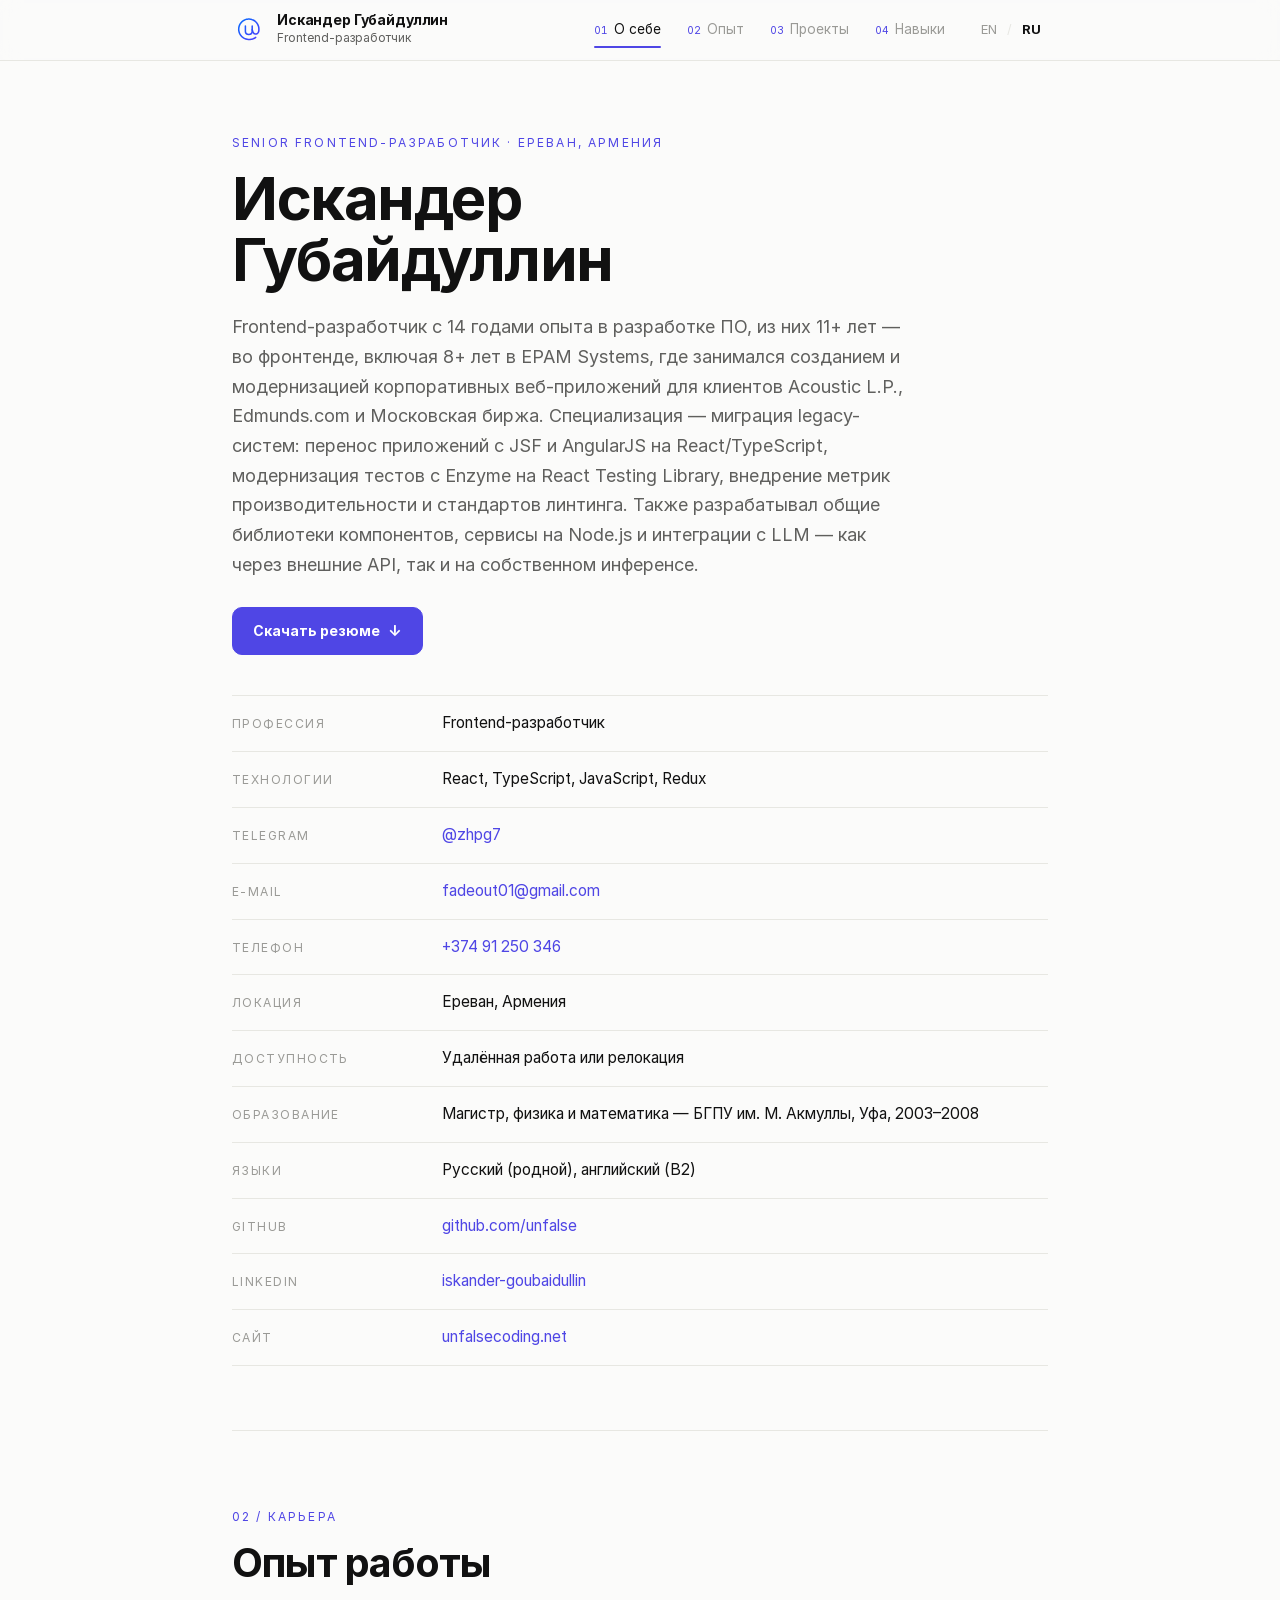
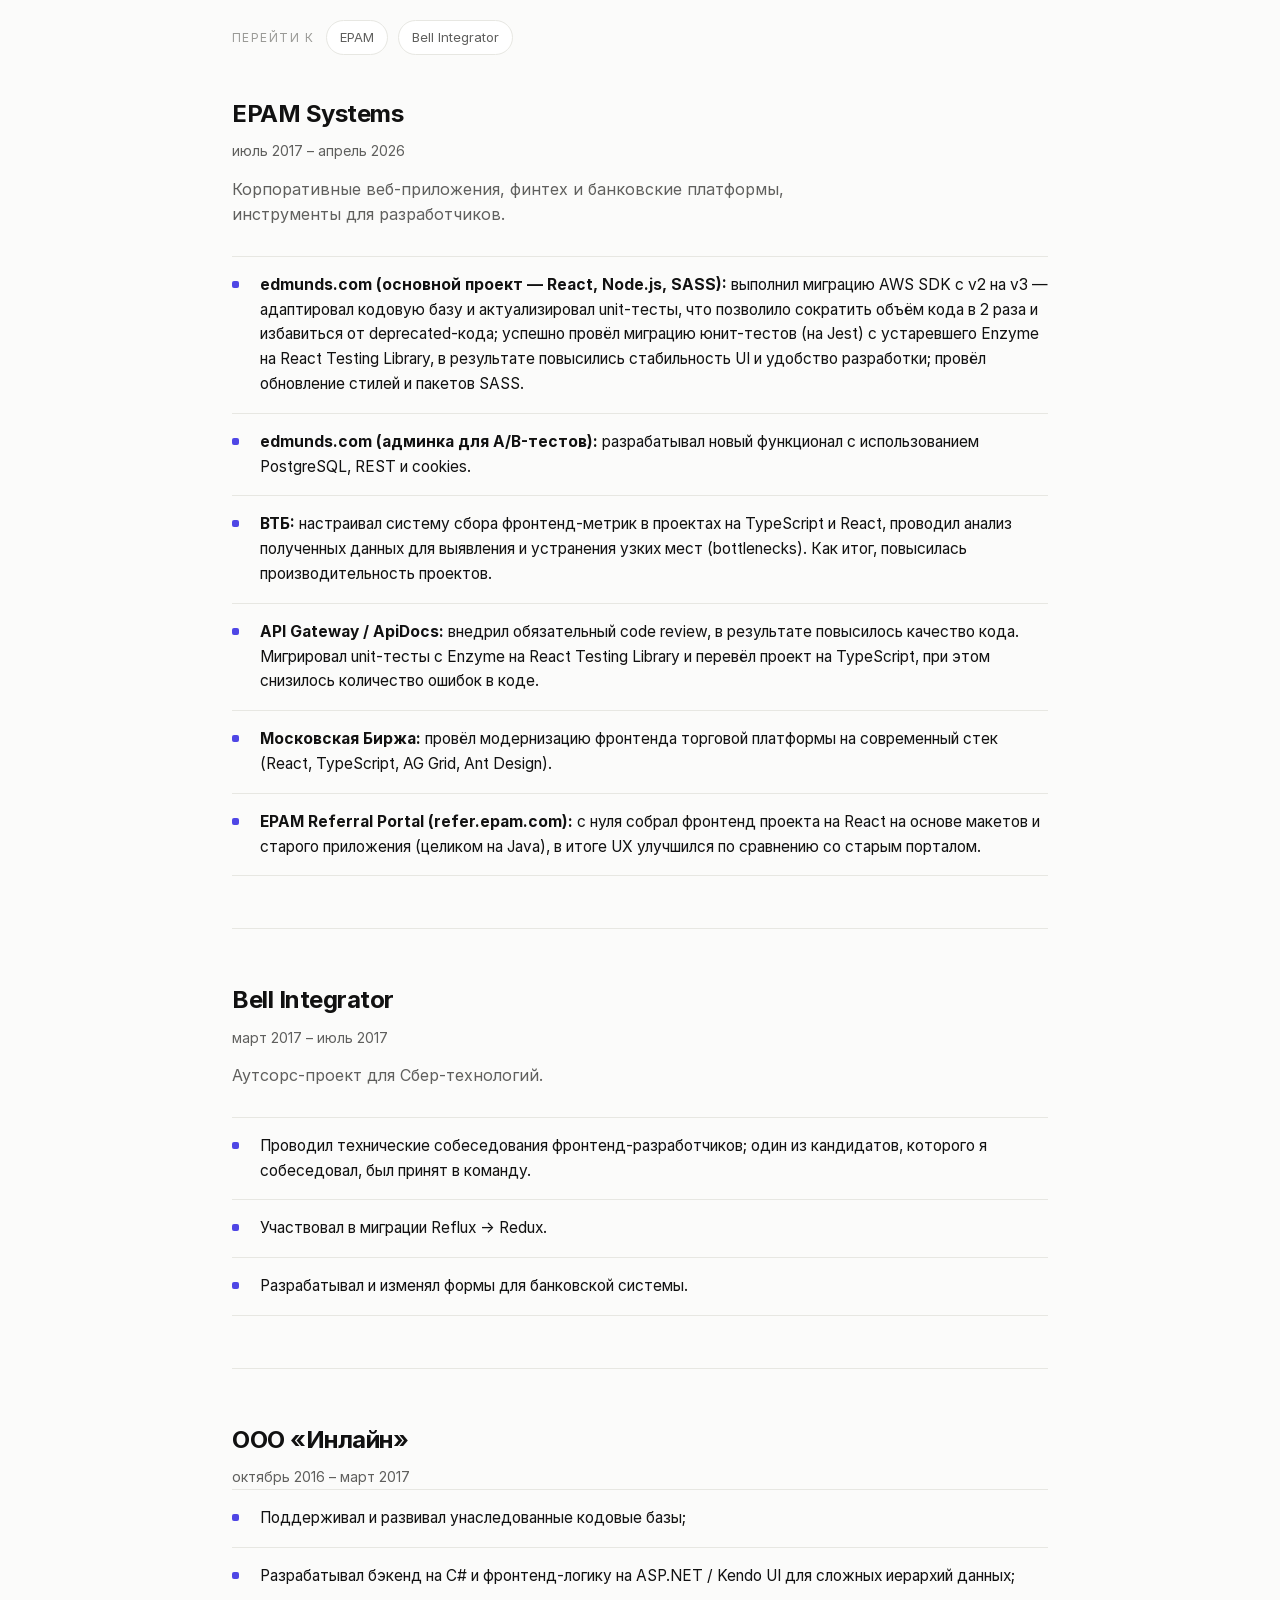
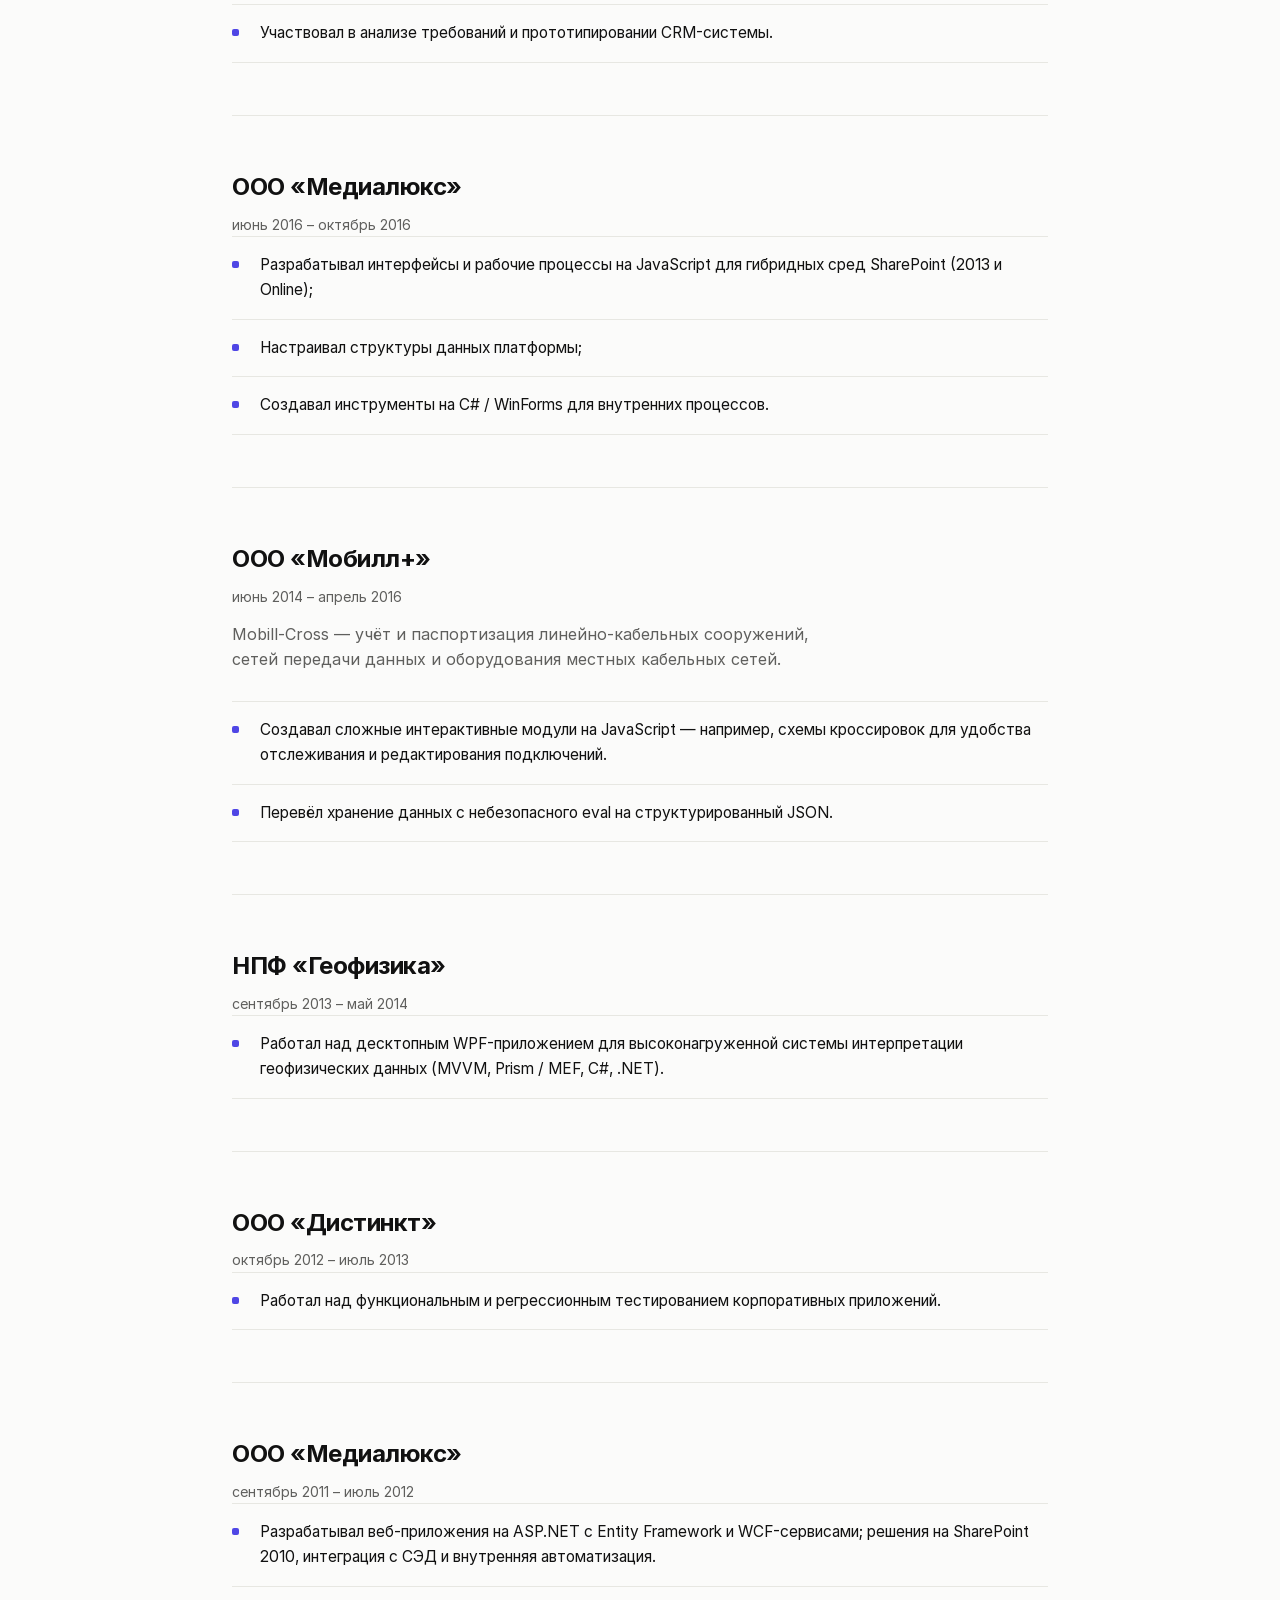
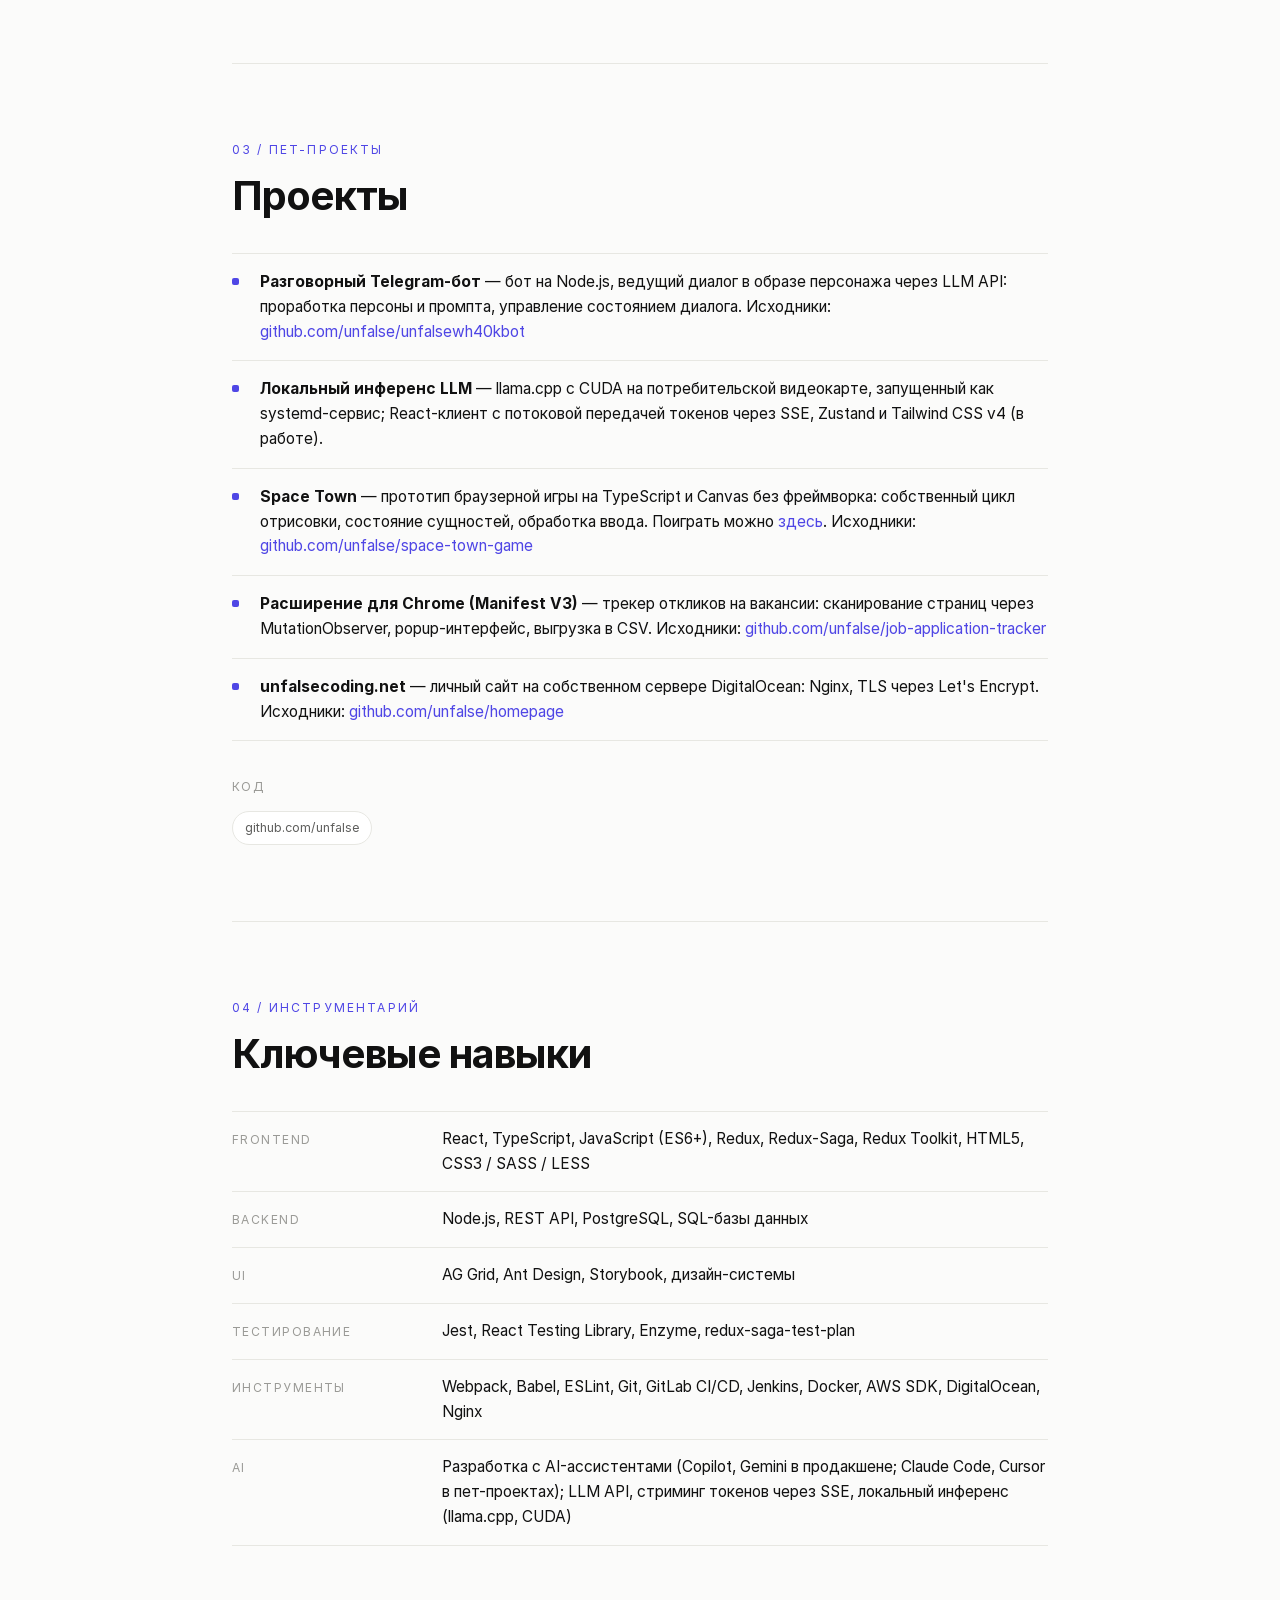
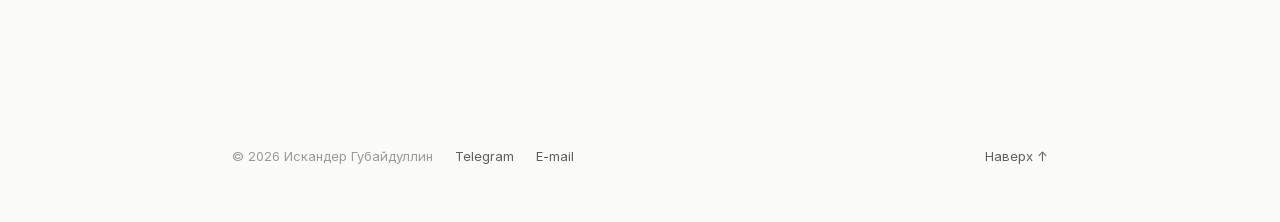
==== ru.html @ cf9ab706 "added a russian version, added auto-detection of language" ====
<!DOCTYPE html>
<html lang="ru">
<head>
    <meta charset="UTF-8">
    <!-- Language: honor an explicit saved choice (browser auto-detect only runs on the EN root) -->
    <script>
        (function () {
            try {
                if (localStorage.getItem('site-lang') === 'en') location.replace('index.html' + location.hash);
            } catch (e) {}
        })();
    </script>
    <!-- Google tag (gtag.js) -->
    <script async src="https://www.googletagmanager.com/gtag/js?id=G-NBD1GTHV6H"></script>
    <script>
        window.dataLayer = window.dataLayer || [];
        function gtag(){dataLayer.push(arguments);}
        gtag('js', new Date());

        gtag('config', 'G-NBD1GTHV6H');
    </script>
    <meta name="viewport" content="width=device-width, initial-scale=1.0">
    <title>Искандер Губайдуллин — Frontend-разработчик</title>
    <link rel="stylesheet" href="styles.css">
    <link rel="icon" href="assets/logo.svg" type="image/svg+xml">
    <link rel="preload" href="assets/Inter-Regular.woff2" as="font" type="font/woff2" crossorigin>
    <link rel="preload" href="assets/Inter-Bold.woff2" as="font" type="font/woff2" crossorigin>
</head>
<body>
    <header class="topbar">
        <div class="topbar-inner">
            <a class="brand" href="#top">
                <img class="brand-mark" src="assets/logo.svg" alt="" width="34" height="34">
                <span>
                    <span class="brand-name">Искандер Губайдуллин</span>
                    <span class="brand-role">Frontend-разработчик</span>
                </span>
            </a>
            <div class="topbar-nav">
                <nav class="nav">
                    <a href="#summary"><span class="num">01</span>О себе</a>
                    <a href="#experience"><span class="num">02</span>Опыт</a>
                    <a href="#projects"><span class="num">03</span>Проекты</a>
                    <a href="#coreskills"><span class="num">04</span>Навыки</a>
                </nav>
                <div class="lang">
                    <a href="index.html" title="Read in English" aria-label="Read in English">EN</a>
                    <span class="sep">/</span>
                    <a class="is-active" href="ru.html" aria-current="true" title="Читать по-русски" aria-label="Читать по-русски">RU</a>
                </div>
            </div>
        </div>
    </header>

    <div class="wrap" id="top">
        <!-- 01 · О себе -->
        <section class="section hero" id="summary">
            <div class="section-head">
                <p class="eyebrow">Senior Frontend-разработчик · Ереван, Армения</p>
                <h1 class="section-title">Искандер<br>Губайдуллин</h1>
                <p class="page-lead">
Frontend-разработчик с 14 годами опыта в разработке ПО, из них 11+ лет — во фронтенде, включая 8+ лет в EPAM
Systems, где занимался созданием и модернизацией корпоративных веб-приложений для клиентов Acoustic L.P.,
Edmunds.com и Московская биржа.
Специализация — миграция legacy-систем: перенос приложений с JSF и AngularJS на React/TypeScript, модернизация
тестов с Enzyme на React Testing Library, внедрение метрик производительности и стандартов линтинга. Также
разрабатывал общие библиотеки компонентов, сервисы на Node.js и интеграции с LLM — как через внешние API,
так и на собственном инференсе.
                </p>
                <p class="hero-actions">
                    <a class="btn-download" href="Iskander_Gubaidullin_CV_RU.pdf" download>
                        Скачать резюме <span aria-hidden="true">↓</span>
                    </a>
                </p>
            </div>

            <dl class="specs">
                <div class="spec">
                    <dt>Профессия</dt>
                    <dd>Frontend-разработчик</dd>
                </div>
                <div class="spec">
                    <dt>Технологии</dt>
                    <dd>React, TypeScript, JavaScript, Redux</dd>
                </div>
                <div class="spec">
                    <dt>Telegram</dt>
                    <dd><a href="https://t.me/zhpg7" target="_blank" rel="noopener">@zhpg7</a></dd>
                </div>
                <div class="spec">
                    <dt>E-mail</dt>
                    <dd><a href="mailto:fadeout01@gmail.com">fadeout01@gmail.com</a></dd>
                </div>
                <div class="spec">
                    <dt>Телефон</dt>
                    <dd><a href="tel:+374 91 250 346">+374 91 250 346</a></dd>
                </div>
                <div class="spec">
                    <dt>Локация</dt>
                    <dd>Ереван, Армения</dd>
                </div>
                <div class="spec">
                    <dt>Доступность</dt>
                    <dd>Удалённая работа или релокация</dd>
                </div>
                <div class="spec">
                    <dt>Образование</dt>
                    <dd>Магистр, физика и математика — БГПУ им. М. Акмуллы, Уфа, 2003–2008</dd>
                </div>
                <div class="spec">
                    <dt>Языки</dt>
                    <dd>Русский (родной), английский (B2)</dd>
                </div>
                <div class="spec">
                    <dt>Github</dt>
                    <dd><a href="https://github.com/unfalse" target="_blank" rel="noopener">github.com/unfalse</a></dd>
                </div>
                <div class="spec">
                    <dt>LinkedIn</dt>
                    <dd><a href="https://linkedin.com/in/iskander-goubaidullin-4314a941b" target="_blank" rel="noopener">iskander-goubaidullin</a></dd>
                </div>
                <div class="spec">
                    <dt>Сайт</dt>
                    <dd><a href="https://unfalsecoding.net" target="_blank" rel="noopener">unfalsecoding.net</a></dd>
                </div>
            </dl>
        </section>

        <!-- 02 · Опыт работы -->
        <section class="section" id="experience">
            <div class="section-head">
                <p class="eyebrow">02 / Карьера</p>
                <h2 class="section-title">Опыт работы</h2>
            </div>

            <div class="exp-jump">
                <span class="exp-jump-label">Перейти к</span>
                <a href="#exp-epam">EPAM</a>
                <a href="#exp-bell">Bell Integrator</a>
            </div>

            <article class="role" id="exp-epam">
                <h3 class="role-title">EPAM Systems</h3>
                <p class="role-sub">июль 2017 – апрель 2026</p>
                <p class="role-lead">Корпоративные веб-приложения, финтех и банковские платформы, инструменты для разработчиков.</p>
                <ul class="work">
                    <li><strong>edmunds.com (основной проект — React, Node.js, SASS):</strong> выполнил миграцию AWS SDK с v2 на v3 — адаптировал кодовую базу и актуализировал unit-тесты, что позволило сократить объём кода в 2 раза и избавиться от deprecated-кода; успешно провёл миграцию юнит-тестов (на Jest) с устаревшего Enzyme на React Testing Library, в результате повысились стабильность UI и удобство разработки; провёл обновление стилей и пакетов SASS.</li>
                    <li><strong>edmunds.com (админка для A/B-тестов):</strong> разрабатывал новый функционал с использованием PostgreSQL, REST и cookies.</li>
                    <li><strong>ВТБ:</strong> настраивал систему сбора фронтенд-метрик в проектах на TypeScript и React, проводил анализ полученных данных для выявления и устранения узких мест (bottlenecks). Как итог, повысилась производительность проектов.</li>
                    <li><strong>API Gateway / ApiDocs:</strong> внедрил обязательный code review, в результате повысилось качество кода. Мигрировал unit-тесты с Enzyme на React Testing Library и перевёл проект на TypeScript, при этом снизилось количество ошибок в коде.</li>
                    <li><strong>Московская Биржа:</strong> провёл модернизацию фронтенда торговой платформы на современный стек (React, TypeScript, AG Grid, Ant Design).</li>
                    <li><strong>EPAM Referral Portal (refer.epam.com):</strong> с нуля собрал фронтенд проекта на React на основе макетов и старого приложения (целиком на Java), в итоге UX улучшился по сравнению со старым порталом.</li>
                </ul>
            </article>

            <article class="role" id="exp-bell">
                <h3 class="role-title">Bell Integrator</h3>
                <p class="role-sub">март 2017 – июль 2017</p>
                <p class="role-lead">Аутсорс-проект для Сбер-технологий.</p>
                <ul class="work">
                    <li>Проводил технические собеседования фронтенд-разработчиков; один из кандидатов, которого я собеседовал, был принят в команду.</li>
                    <li>Участвовал в миграции Reflux → Redux.</li>
                    <li>Разрабатывал и изменял формы для банковской системы.</li>
                </ul>
            </article>

            <article class="role" id="exp-inline">
                <h3 class="role-title">ООО «Инлайн»</h3>
                <p class="role-sub">октябрь 2016 – март 2017</p>
                <ul class="work">
                    <li>Поддерживал и развивал унаследованные кодовые базы;</li>
                    <li>Разрабатывал бэкенд на C# и фронтенд-логику на ASP.NET / Kendo UI для сложных иерархий данных;</li>
                    <li>Участвовал в анализе требований и прототипировании CRM-системы.</li>
                </ul>
            </article>

            <article class="role" id="exp-medialux-2016">
                <h3 class="role-title">ООО «Медиалюкс»</h3>
                <p class="role-sub">июнь 2016 – октябрь 2016</p>
                <ul class="work">
                    <li>Разрабатывал интерфейсы и рабочие процессы на JavaScript для гибридных сред SharePoint (2013 и Online);</li>
                    <li>Настраивал структуры данных платформы;</li>
                    <li>Создавал инструменты на C# / WinForms для внутренних процессов.</li>
                </ul>
            </article>

            <article class="role" id="exp-mobill">
                <h3 class="role-title">ООО «Мобилл+»</h3>
                <p class="role-sub">июнь 2014 – апрель 2016</p>
                <p class="role-lead">Mobill-Cross — учёт и паспортизация линейно-кабельных сооружений, сетей передачи данных и оборудования местных кабельных сетей.</p>
                <ul class="work">
                    <li>Создавал сложные интерактивные модули на JavaScript — например, схемы кроссировок для удобства отслеживания и редактирования подключений.</li>
                    <li>Перевёл хранение данных с небезопасного eval на структурированный JSON.</li>
                </ul>
            </article>

            <article class="role" id="exp-geofizika">
                <h3 class="role-title">НПФ «Геофизика»</h3>
                <p class="role-sub">сентябрь 2013 – май 2014</p>
                <ul class="work">
                    <li>Работал над десктопным WPF-приложением для высоконагруженной системы интерпретации геофизических данных (MVVM, Prism / MEF, C#, .NET).</li>
                </ul>
            </article>

            <article class="role" id="exp-distinct">
                <h3 class="role-title">ООО «Дистинкт»</h3>
                <p class="role-sub">октябрь 2012 – июль 2013</p>
                <ul class="work">
                    <li>Работал над функциональным и регрессионным тестированием корпоративных приложений.</li>
                </ul>
            </article>

            <article class="role" id="exp-medialux-2011">
                <h3 class="role-title">ООО «Медиалюкс»</h3>
                <p class="role-sub">сентябрь 2011 – июль 2012</p>
                <ul class="work">
                    <li>Разрабатывал веб-приложения на ASP.NET с Entity Framework и WCF-сервисами; решения на SharePoint 2010, интеграция с СЭД и внутренняя автоматизация.</li>
                </ul>
            </article>
        </section>

        <!-- 03 · Пет-проекты -->
        <section class="section" id="projects">
            <div class="section-head">
                <p class="eyebrow">03 / Пет-проекты</p>
                <h2 class="section-title">Проекты</h2>
            </div>
            <ul class="work">
                <li><strong>Разговорный Telegram-бот</strong> — бот на Node.js, ведущий диалог в образе персонажа через LLM API: проработка персоны и промпта, управление состоянием диалога. Исходники: <a href="https://github.com/unfalse/unfalsewh40kbot" target="_blank" rel="noopener">github.com/unfalse/unfalsewh40kbot</a></li>
                <li><strong>Локальный инференс LLM</strong> — llama.cpp с CUDA на потребительской видеокарте, запущенный как systemd-сервис; React-клиент с потоковой передачей токенов через SSE, Zustand и Tailwind CSS v4 (в работе).</li>
                <li><strong>Space Town</strong> — прототип браузерной игры на TypeScript и Canvas без фреймворка: собственный цикл отрисовки, состояние сущностей, обработка ввода.
                    Поиграть можно <a href="https://st.unfalsecoding.net" target="_blank" rel="noopener">здесь</a>. Исходники: <a href="https://github.com/unfalse/space-town-game" target="_blank" rel="noopener">github.com/unfalse/space-town-game</a></li>
                <li><strong>Расширение для Chrome (Manifest V3)</strong> — трекер откликов на вакансии: сканирование страниц через MutationObserver, popup-интерфейс, выгрузка в CSV. Исходники: <a href="https://github.com/unfalse/job-application-tracker" target="_blank" rel="noopener">github.com/unfalse/job-application-tracker</a></li>
                <li><strong>unfalsecoding.net</strong> — личный сайт на собственном сервере DigitalOcean: Nginx, TLS через Let's Encrypt. Исходники: <a href="https://github.com/unfalse/homepage" target="_blank" rel="noopener">github.com/unfalse/homepage</a></li>
            </ul>
            <p class="tags-label">Код</p>
            <ul class="tags">
                <li class="tag"><a href="https://github.com/unfalse" target="_blank" rel="noopener">github.com/unfalse</a></li>
            </ul>
        </section>

        <!-- 04 · Ключевые навыки -->
        <section class="section" id="coreskills">
            <div class="section-head">
                <p class="eyebrow">04 / Инструментарий</p>
                <h2 class="section-title">Ключевые навыки</h2>
            </div>
            <dl class="specs tight">
                <div class="spec">
                    <dt>Frontend</dt>
                    <dd>React, TypeScript, JavaScript (ES6+), Redux, Redux-Saga, Redux Toolkit, HTML5, CSS3 / SASS / LESS</dd>
                </div>
                <div class="spec">
                    <dt>Backend</dt>
                    <dd>Node.js, REST API, PostgreSQL, SQL-базы данных</dd>
                </div>
                <div class="spec">
                    <dt>UI</dt>
                    <dd>AG Grid, Ant Design, Storybook, дизайн-системы</dd>
                </div>
                <div class="spec">
                    <dt>Тестирование</dt>
                    <dd>Jest, React Testing Library, Enzyme, redux-saga-test-plan</dd>
                </div>
                <div class="spec">
                    <dt>Инструменты</dt>
                    <dd>Webpack, Babel, ESLint, Git, GitLab CI/CD, Jenkins, Docker, AWS SDK, DigitalOcean, Nginx</dd>
                </div>
                <div class="spec">
                    <dt>AI</dt>
                    <dd>Разработка с AI-ассистентами (Copilot, Gemini в продакшене; Claude Code, Cursor в пет-проектах); LLM API, стриминг токенов через SSE, локальный инференс (llama.cpp, CUDA)</dd>
                </div>
            </dl>
        </section>

    </div>

    <footer class="site-footer">
        <span>© 2026 Искандер Губайдуллин</span>
        <a href="https://t.me/zhpg7" target="_blank" rel="noopener">Telegram</a>
        <a href="mailto:fadeout01@gmail.com">E-mail</a>
        <a class="back-top" href="#top">Наверх ↑</a>
    </footer>

    <script>
        const links = [...document.querySelectorAll('.nav a')];
        const byId = new Map(links.map(a => [a.getAttribute('href').slice(1), a]));
        const sections = [...document.querySelectorAll('.section')];

        const spy = new IntersectionObserver((entries) => {
            entries.forEach(entry => {
                if (entry.isIntersecting) {
                    links.forEach(a => a.classList.remove('is-active'));
                    const active = byId.get(entry.target.id);
                    if (active) active.classList.add('is-active');
                }
            });
        }, { rootMargin: '-45% 0px -50% 0px', threshold: 0 });

        sections.forEach(s => spy.observe(s));

        document.querySelectorAll('.lang a').forEach(function (a) {
            a.addEventListener('click', function () {
                try { localStorage.setItem('site-lang', a.getAttribute('href') === 'ru.html' ? 'ru' : 'en'); } catch (e) {}
            });
        });
    </script>
</body>
</html>
---- styles.css ----
@font-face {
    font-family: "Inter";
    font-style: normal;
    font-weight: 400;
    font-display: swap;
    src: url("assets/Inter-Regular.woff2") format("woff2");
}

@font-face {
    font-family: "Inter";
    font-style: normal;
    font-weight: 700;
    font-display: swap;
    src: url("assets/Inter-Bold.woff2") format("woff2");
}

:root {
    --ink: #111111;
    --muted: #5f5f5d;
    --faint: #9a9a96;
    --line: #e7e7e2;
    --accent: #4f46e5;
    --bg: #fbfbfa;
    --maxw: 880px;
    --bar: 64px;
}

* {
    box-sizing: border-box;
}

html {
    -webkit-text-size-adjust: 100%;
    scroll-behavior: smooth;
    scroll-padding-top: calc(var(--bar) + 20px);
}

body {
    margin: 0;
    font-family: "Inter", sans-serif;
    font-weight: 400;
    line-height: 1.6;
    color: var(--ink);
    background: var(--bg);
    -webkit-font-smoothing: antialiased;
    text-rendering: optimizeLegibility;
}

a {
    color: inherit;
    text-decoration: none;
}

.wrap {
    max-width: var(--maxw);
    margin: 0 auto;
    padding: 0 32px 96px;
}

/* ---------- sticky top bar ---------- */
.topbar {
    position: sticky;
    top: 0;
    z-index: 20;
    background: color-mix(in srgb, var(--bg) 82%, transparent);
    -webkit-backdrop-filter: saturate(180%) blur(10px);
    backdrop-filter: saturate(180%) blur(10px);
    border-bottom: 1px solid var(--line);
}

.topbar-inner {
    max-width: var(--maxw);
    margin: 0 auto;
    padding: 12px 32px;
    display: flex;
    align-items: center;
    justify-content: space-between;
    gap: 16px 24px;
    flex-wrap: wrap;
}

.brand {
    display: inline-flex;
    align-items: center;
    gap: 11px;
}

.brand-mark {
    display: block;
    width: 34px;
    height: 34px;
    border-radius: 8px;
    transition: transform 0.5s ease;
}

.brand:hover .brand-mark {
    transform: rotate(-8deg);
}

.brand-name {
    display: block;
    font-weight: 700;
    font-size: 14px;
    letter-spacing: -0.01em;
    line-height: 1.15;
}

.brand-role {
    display: block;
    font-size: 12px;
    color: var(--muted);
}

/* ---------- nav ---------- */
.nav {
    display: flex;
    flex-wrap: wrap;
    gap: 2px 4px;
}

.nav a {
    position: relative;
    font-size: 13.5px;
    color: var(--faint);
    padding: 7px 11px;
    border-radius: 8px;
    transition: color 0.15s ease, background 0.15s ease;
}

.nav a .num {
    margin-right: 6px;
    font-size: 10.5px;
    color: var(--accent);
    font-variant-numeric: tabular-nums;
}

.nav a:hover {
    color: var(--ink);
    background: #fff;
}

.nav a.is-active {
    color: var(--ink);
}

.nav a.is-active::after {
    content: "";
    position: absolute;
    left: 11px;
    right: 11px;
    bottom: 0;
    height: 2px;
    border-radius: 2px;
    background: var(--accent);
}

/* ---------- nav cluster + language switch ---------- */
.topbar-nav {
    display: flex;
    align-items: center;
    gap: 8px 18px;
    flex-wrap: wrap;
}

.lang {
    display: inline-flex;
    align-items: center;
    gap: 3px;
    font-size: 13px;
}

.lang a {
    color: var(--faint);
    padding: 4px 7px;
    border-radius: 7px;
    transition: color 0.15s ease, background 0.15s ease;
}

.lang a:hover {
    color: var(--ink);
    background: #fff;
}

.lang a.is-active {
    color: var(--ink);
    font-weight: 700;
}

.lang .sep {
    color: var(--line);
}

/* ---------- sections ---------- */
.section {
    padding: 76px 0;
    border-bottom: 1px solid var(--line);
    scroll-margin-top: calc(var(--bar) + 20px);
}

.section:last-of-type {
    border-bottom: none;
}

.hero {
    padding: 72px 0 64px;
}

.section-head {
    margin: 0 0 36px;
}

.hero .section-head {
    margin-bottom: 0;
}

.eyebrow {
    margin: 0 0 16px;
    font-size: 12px;
    letter-spacing: 0.18em;
    text-transform: uppercase;
    color: var(--accent);
}

.section-title {
    margin: 0;
    font-weight: 700;
    letter-spacing: -0.025em;
    line-height: 1.05;
    font-size: clamp(30px, 5vw, 40px);
}

.hero .section-title {
    line-height: 1.02;
    font-size: clamp(40px, 8vw, 60px);
}

.page-lead {
    margin: 22px 0 0;
    max-width: 62ch;
    font-size: 18px;
    line-height: 1.65;
    color: var(--muted);
}

.hero-actions {
    margin: 28px 0 0;
}

.btn-download {
    display: inline-flex;
    align-items: center;
    gap: 8px;
    padding: 11px 20px;
    font-size: 14px;
    font-weight: 700;
    color: #fff;
    background: var(--accent);
    border: 1px solid var(--accent);
    border-radius: 10px;
    transition: background 0.15s ease, transform 0.15s ease;
}

.btn-download:hover {
    background: #3f37c9;
    border-color: #3f37c9;
}

.btn-download:active {
    transform: translateY(1px);
}

.btn-download span {
    font-size: 15px;
}

/* ---------- spec rows (label / value) ---------- */
.specs {
    margin: 40px 0 0;
    border-top: 1px solid var(--line);
}

.specs.tight {
    margin-top: 0;
}

.spec {
    display: grid;
    grid-template-columns: 190px 1fr;
    gap: 20px;
    padding: 15px 0;
    border-bottom: 1px solid var(--line);
    align-items: baseline;
}

.spec dt {
    margin: 0;
    font-size: 12px;
    letter-spacing: 0.12em;
    text-transform: uppercase;
    color: var(--faint);
}

.spec dd {
    margin: 0;
    font-size: 15.5px;
}

.spec dd a {
    color: var(--accent);
}

.spec dd a:hover {
    text-decoration: underline;
}

/* ---------- work / achievement list ---------- */
.work {
    list-style: none;
    margin: 0;
    padding: 0;
    border-top: 1px solid var(--line);
}

.work li {
    position: relative;
    padding: 16px 0 16px 28px;
    border-bottom: 1px solid var(--line);
    font-size: 15.5px;
    line-height: 1.6;
}

.work a {
    color: var(--accent);
}

.work a:hover {
    text-decoration: underline;
}

.work li::before {
    content: "";
    position: absolute;
    left: 0;
    top: 24px;
    width: 7px;
    height: 7px;
    border-radius: 2px;
    background: var(--accent);
}

/* ---------- experience roles ---------- */
.exp-jump {
    display: flex;
    flex-wrap: wrap;
    align-items: center;
    gap: 10px;
    margin: 0 0 40px;
}

.exp-jump-label {
    font-size: 12px;
    letter-spacing: 0.12em;
    text-transform: uppercase;
    color: var(--faint);
    margin-right: 2px;
}

.exp-jump a {
    font-size: 13px;
    padding: 6px 13px;
    border: 1px solid var(--line);
    border-radius: 999px;
    color: var(--muted);
    background: #fff;
    transition: border-color 0.15s ease, color 0.15s ease;
}

.exp-jump a:hover {
    border-color: var(--accent);
    color: var(--accent);
}

.role {
    scroll-margin-top: calc(var(--bar) + 20px);
}

.role + .role {
    margin-top: 52px;
    padding-top: 52px;
    border-top: 1px solid var(--line);
}

.role-title {
    margin: 0;
    font-size: 24px;
    font-weight: 700;
    letter-spacing: -0.02em;
}

.role-group {
    margin: 30px 0 0;
    font-size: 12px;
    letter-spacing: 0.12em;
    text-transform: uppercase;
    color: var(--accent);
}

.role-group + .work {
    border-top: none;
    margin-top: 12px;
}

.when {
    color: var(--faint);
    font-weight: 400;
    font-size: 13px;
}

.role-sub {
    margin: 7px 0 0;
    font-size: 14px;
    color: var(--muted);
}

.role-lead {
    margin: 14px 0 28px;
    max-width: 62ch;
    color: var(--muted);
}

/* ---------- tags ---------- */
.tags-label {
    margin: 36px 0 14px;
    font-size: 12px;
    letter-spacing: 0.12em;
    text-transform: uppercase;
    color: var(--faint);
}

.tags {
    display: flex;
    flex-wrap: wrap;
    gap: 8px;
    margin: 0;
    padding: 0;
    list-style: none;
}

.tag {
    font-size: 12.5px;
    padding: 6px 12px;
    border: 1px solid var(--line);
    border-radius: 999px;
    color: var(--muted);
    background: #fff;
}

/* ---------- footer ---------- */
.site-footer {
    max-width: var(--maxw);
    margin: 0 auto;
    padding: 28px 32px 56px;
    display: flex;
    flex-wrap: wrap;
    gap: 8px 22px;
    font-size: 13px;
    color: var(--faint);
}

.site-footer a {
    color: var(--muted);
}

.site-footer a:hover {
    color: var(--accent);
}

.back-top {
    margin-left: auto;
}

/* ---------- responsive ---------- */
@media screen and (max-width: 640px) {
    .topbar-inner {
        padding: 10px 20px;
    }

    .wrap {
        padding: 0 20px 72px;
    }

    .section {
        padding: 56px 0;
    }

    .spec {
        grid-template-columns: 1fr;
        gap: 4px;
        padding: 14px 0;
    }
}

@media (prefers-reduced-motion: reduce) {
    html {
        scroll-behavior: auto;
    }
}
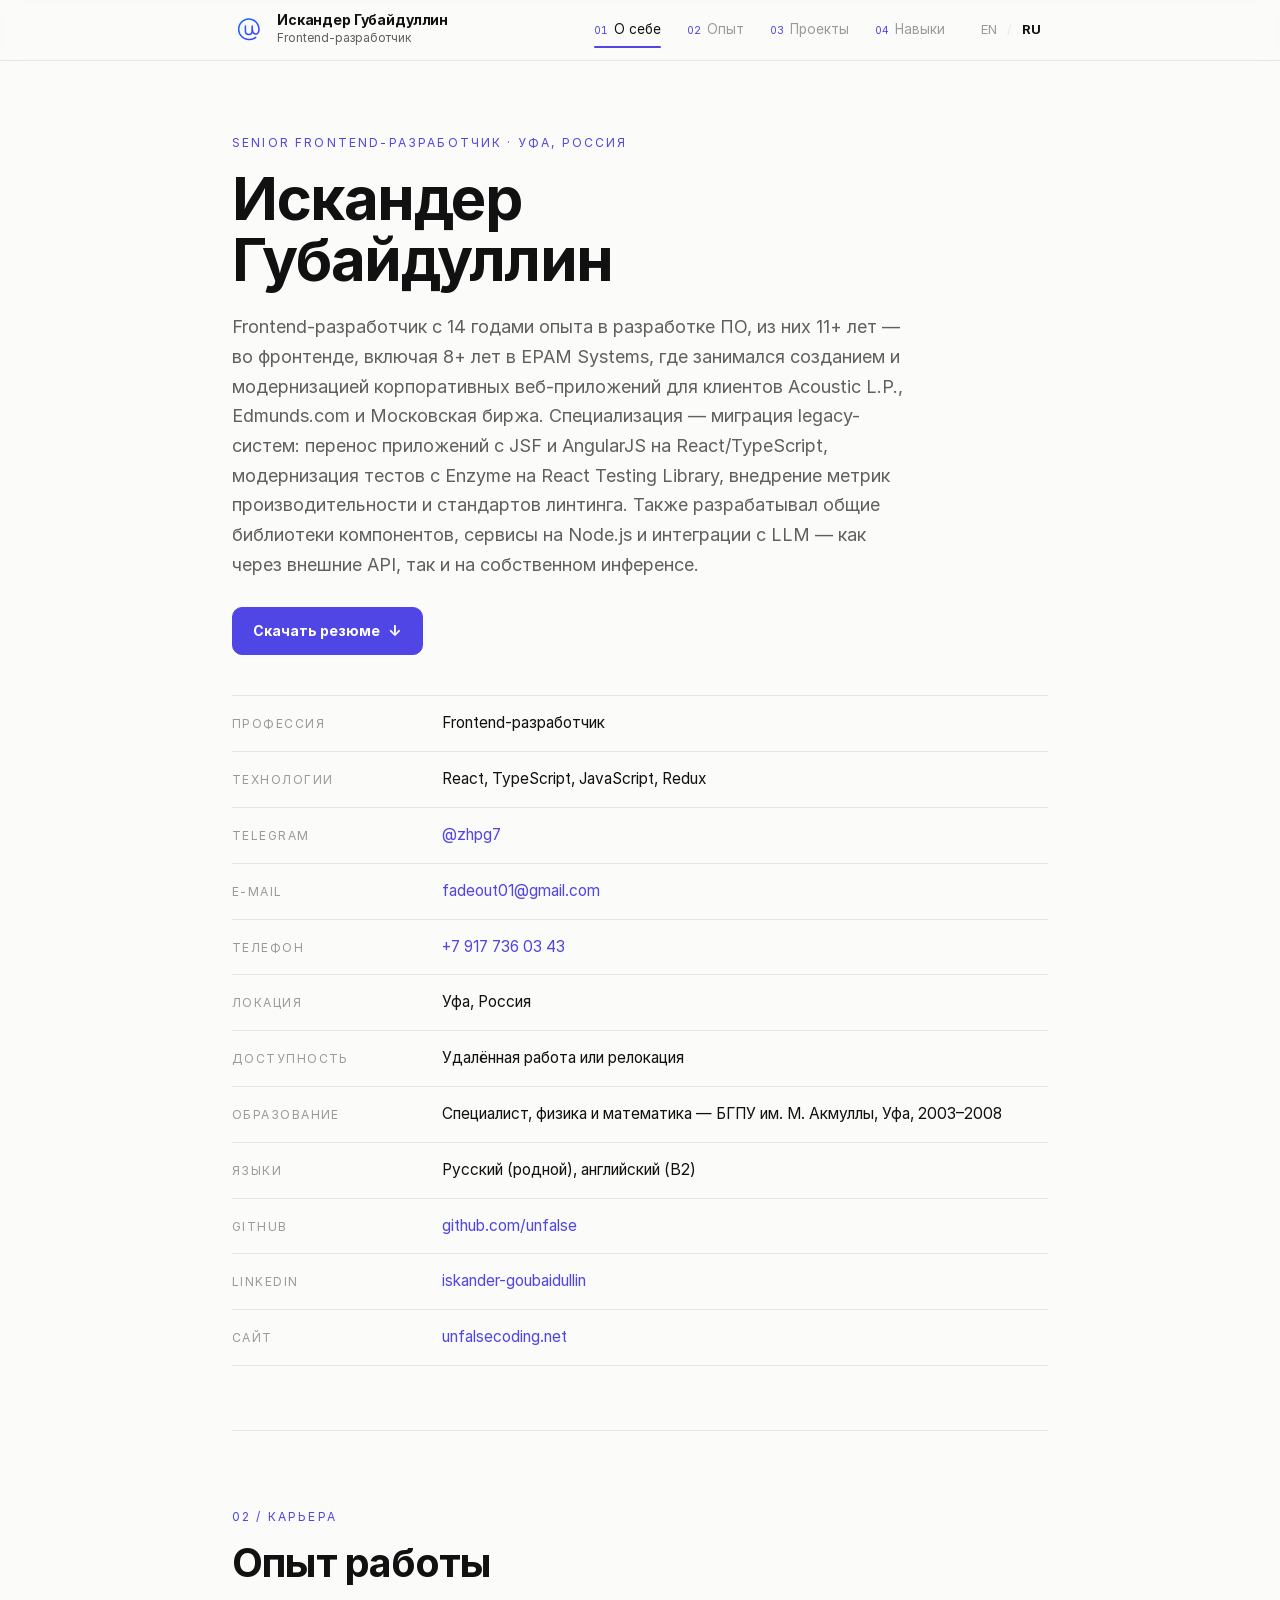
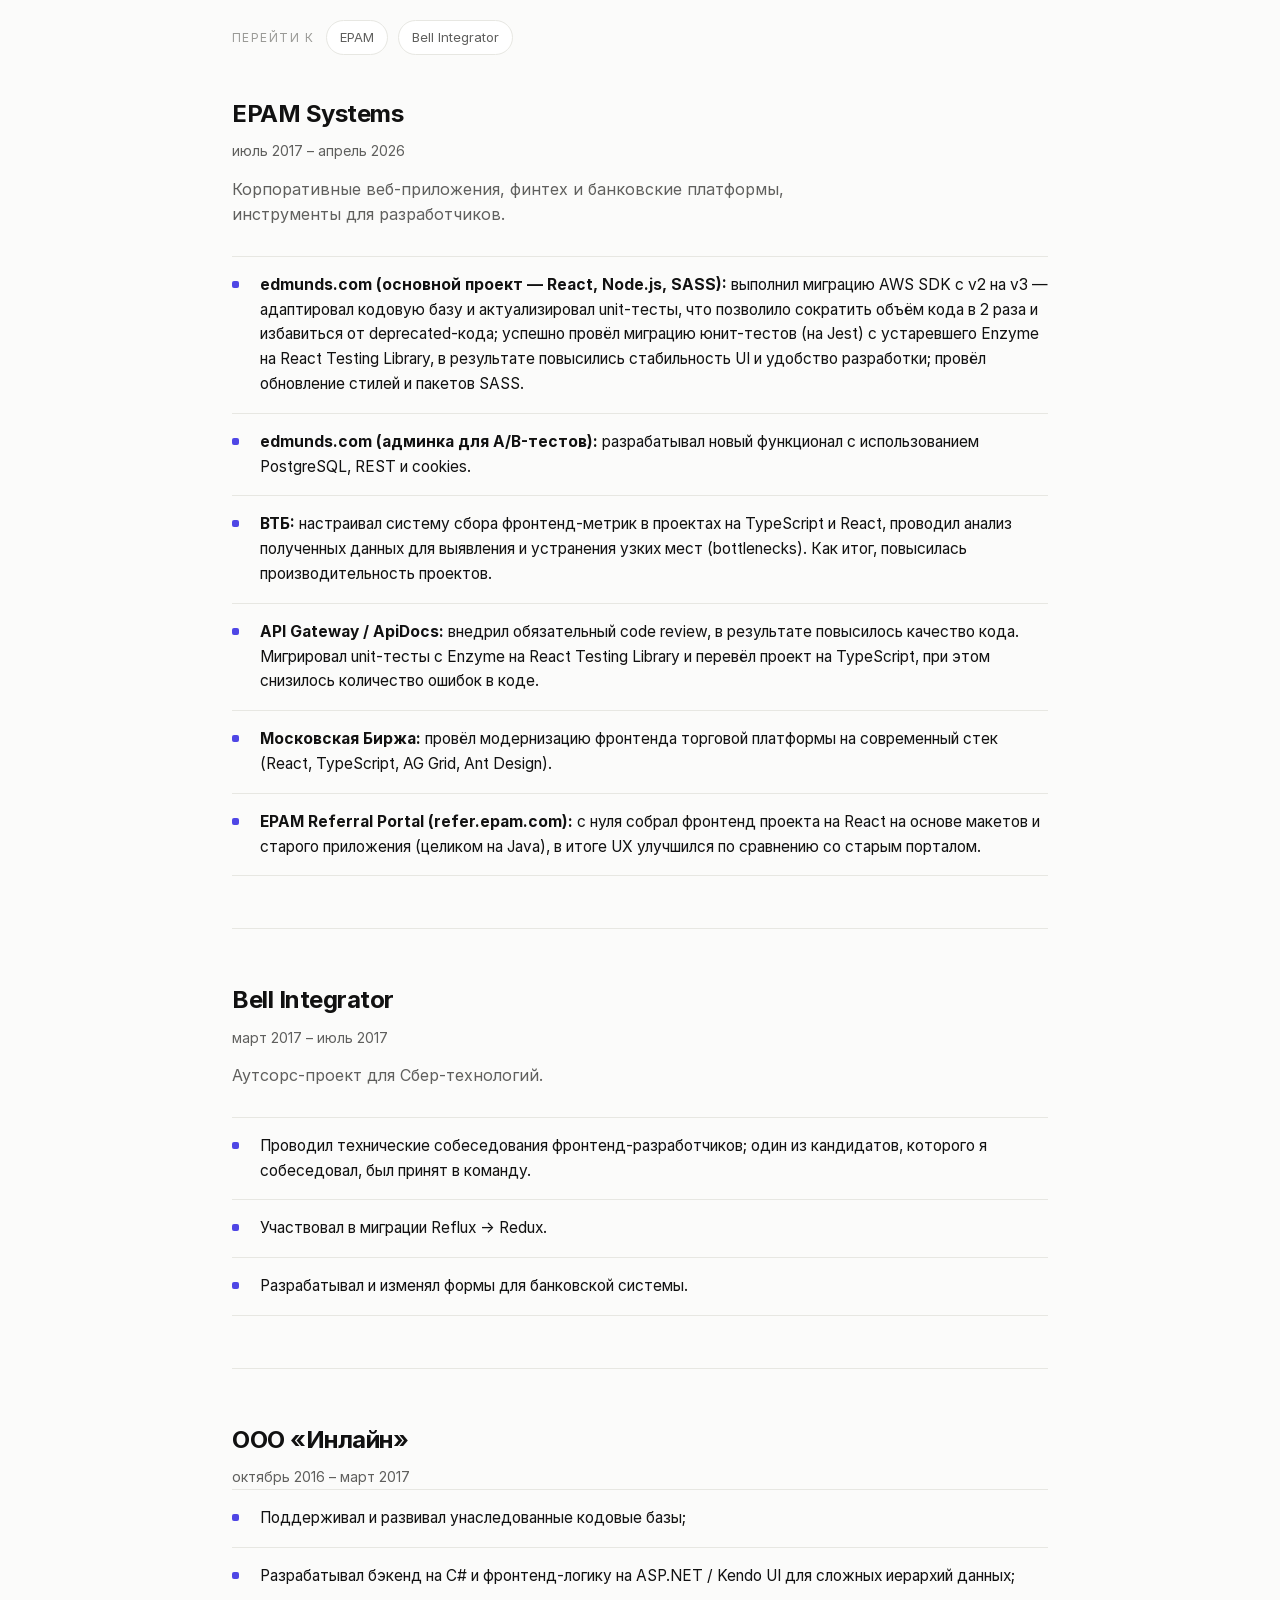
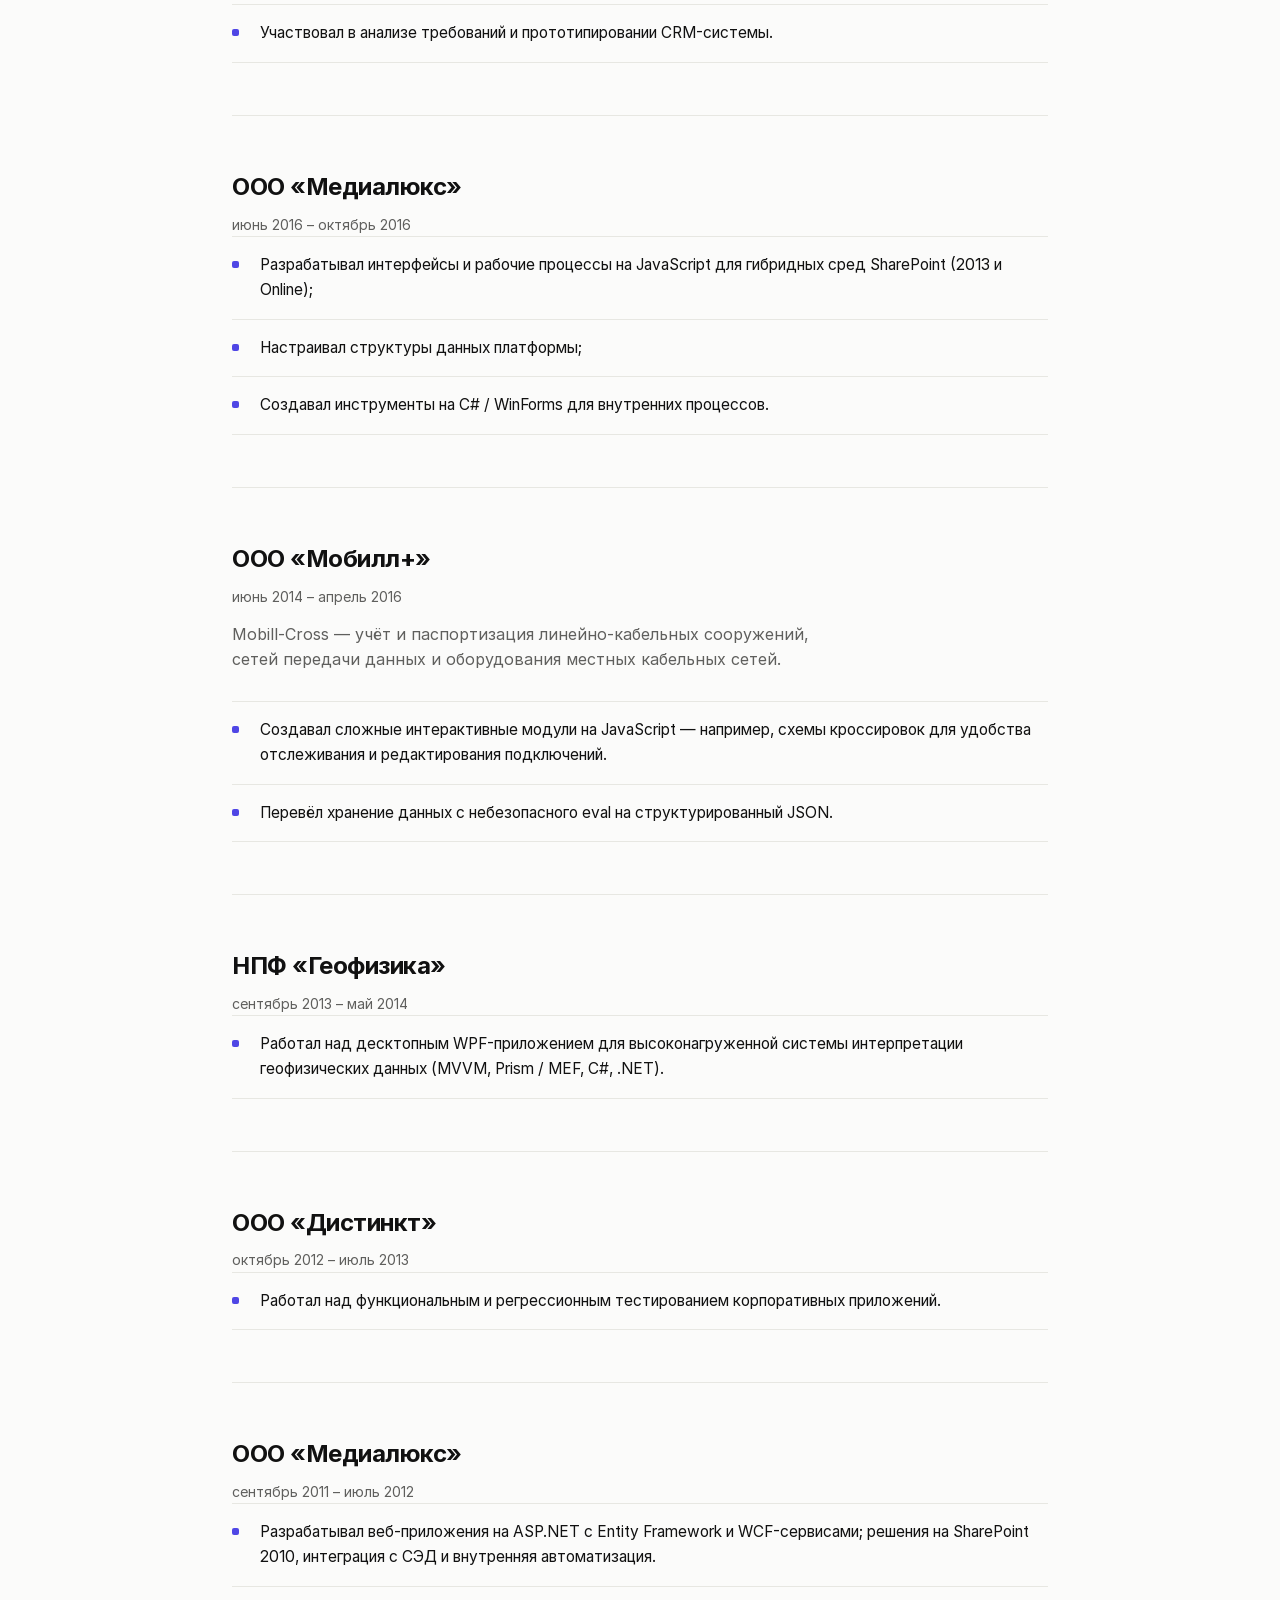
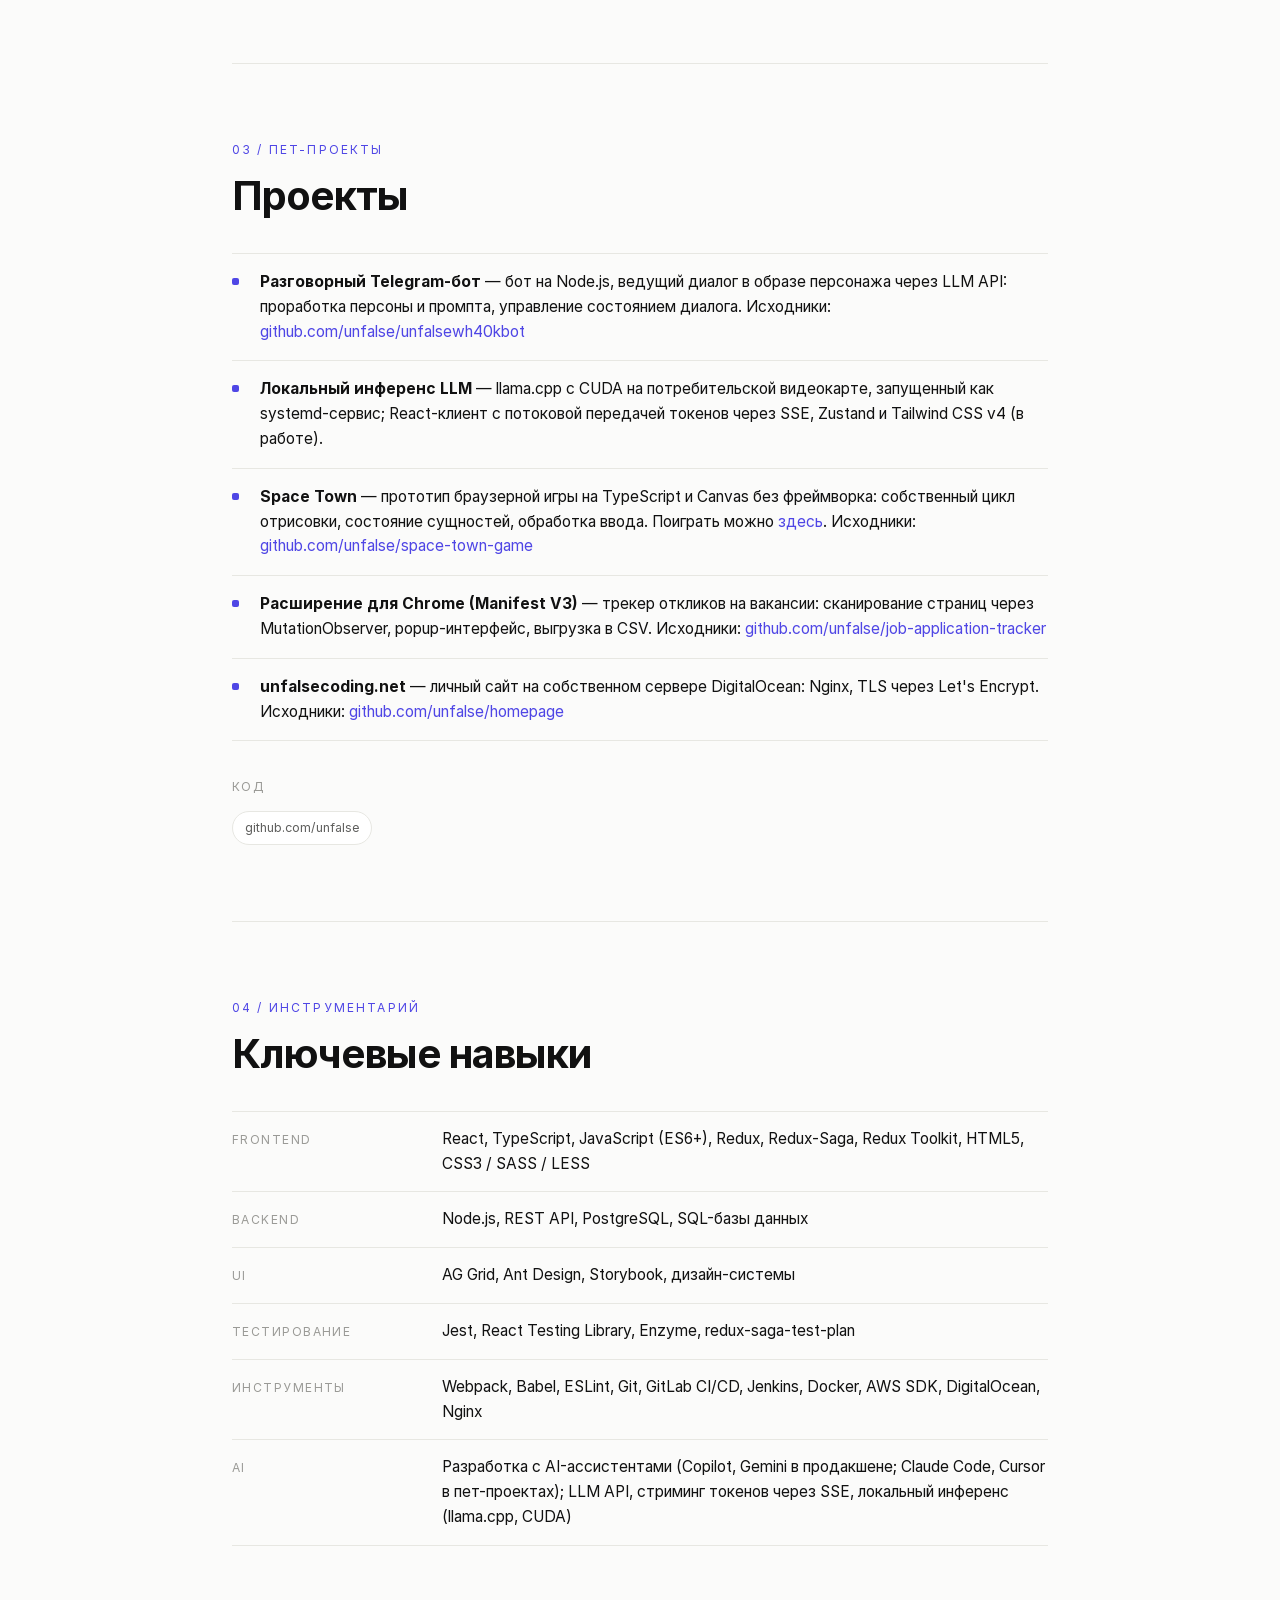
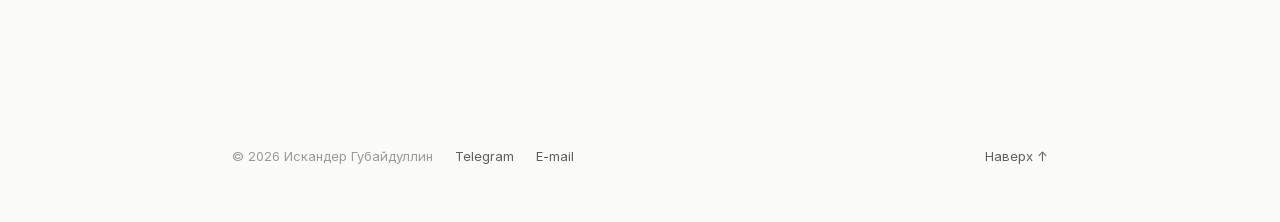
==== commit e5726bf7: "location, phone number and degree updated" ====
--- a/ru.html
+++ b/ru.html
@@ -56,7 +56,7 @@
         <!-- 01 · О себе -->
         <section class="section hero" id="summary">
             <div class="section-head">
-                <p class="eyebrow">Senior Frontend-разработчик · Ереван, Армения</p>
+                <p class="eyebrow">Senior Frontend-разработчик · Уфа, Россия</p>
                 <h1 class="section-title">Искандер<br>Губайдуллин</h1>
                 <p class="page-lead">
 Frontend-разработчик с 14 годами опыта в разработке ПО, из них 11+ лет — во фронтенде, включая 8+ лет в EPAM
@@ -93,11 +93,11 @@
                 </div>
                 <div class="spec">
                     <dt>Телефон</dt>
-                    <dd><a href="tel:+374 91 250 346">+374 91 250 346</a></dd>
+                    <dd><a href="tel:+7 917 736 03 43">+7 917 736 03 43</a></dd>
                 </div>
                 <div class="spec">
                     <dt>Локация</dt>
-                    <dd>Ереван, Армения</dd>
+                    <dd>Уфа, Россия</dd>
                 </div>
                 <div class="spec">
                     <dt>Доступность</dt>
@@ -105,7 +105,7 @@
                 </div>
                 <div class="spec">
                     <dt>Образование</dt>
-                    <dd>Магистр, физика и математика — БГПУ им. М. Акмуллы, Уфа, 2003–2008</dd>
+                    <dd>Специалист, физика и математика — БГПУ им. М. Акмуллы, Уфа, 2003–2008</dd>
                 </div>
                 <div class="spec">
                     <dt>Языки</dt>
